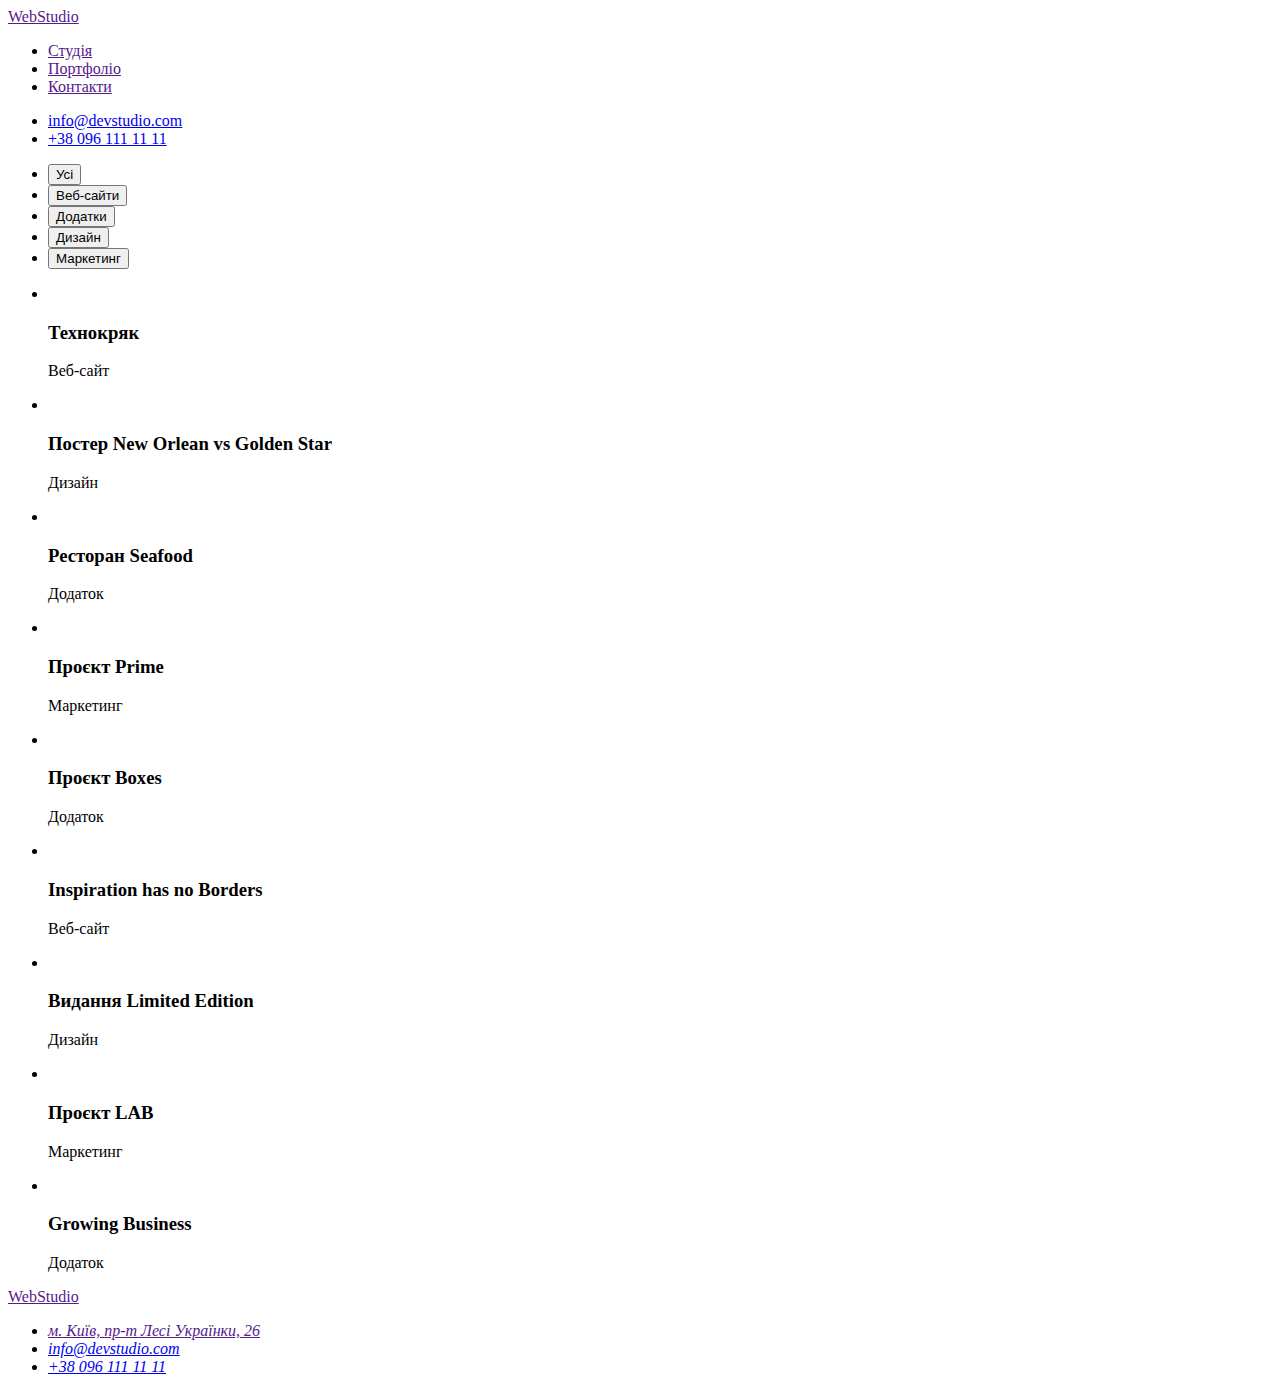
==== portfolio.html @ dece112a "first commit" ====
<!DOCTYPE html>
<html lang="en">
  <head>
    <meta charset="UTF-8" />
    <meta name="viewport" content="width=device-width, initial-scale=1.0" />
    <title>Document</title>
    <link
      rel="stylesheet"
      href="https://cdnjs.cloudflare.com/ajax/libs/modern-normalize/2.0.0/modern-normalize.min.css"
      integrity="sha512-4xo8blKMVCiXpTaLzQSLSw3KFOVPWhm/TRtuPVc4WG6kUgjH6J03IBuG7JZPkcWMxJ5huwaBpOpnwYElP/m6wg=="
      crossorigin="anonymous"
      referrerpolicy="no-referrer"
    />
  </head>
  <body>
    <header class="header">
      <a href="" class="logo">Web<span class="logo-header">Studio</span></a>

      <nav class="nav">
        <ul class="nav-list">
          <li class="nav-list-item">
            <a href="" class="nav-list-link">Студія</a>
          </li>
          <li class="nav-list-item">
            <a href="" class="nav-list-link">Портфоліо</a>
          </li>
          <li class="nav-list-item">
            <a href="" class="nav-list-link">Контакти</a>
          </li>
        </ul>
      </nav>
      <ul class="nav-list">
        <li class="nav-list-item">
          <a href="mailto:info@devstudio.com" class="nav-list-link"
            >info@devstudio.com</a
          >
        </li>
        <li class="nav-list-item">
          <a href="tel:+380961111111" class="nav-list-link"
            >+38 096 111 11 11</a
          >
        </li>
      </ul>
    </header>
    <main>
      <section class="portfolio">
        <ul class="filter-list">
          <li class="filter-list-item">
            <button class="filter-list-btn">Усі</button>
          </li>
          <li class="filter-list-item">
            <button class="filter-list-btn">Веб-сайти</button>
          </li>
          <li class="filter-list-item">
            <button class="filter-list-btn">Додатки</button>
          </li>
          <li class="filter-list-item">
            <button class="filter-list-btn">Дизайн</button>
          </li>
          <li class="filter-list-item">
            <button class="filter-list-btn">Маркетинг</button>
          </li>
        </ul>
        <ul class="portfolio-list">
          <li class="portfolio-list-item">
            <img src="img7.png" alt="" />
            <h3 class="portfolio-list-title">Технокряк</h3>
            <p class="portfolio-list-text">Веб-сайт</p>
          </li>
          <li class="portfolio-list-item">
            <img src="img8.png" alt="" />
            <h3 class="portfolio-list-title">
              Постер New Orlean vs Golden Star
            </h3>
            <p class="portfolio-list-text">Дизайн</p>
          </li>
          <li class="portfolio-list-item">
            <img src="img9.png" alt="" />
            <h3 class="portfolio-list-title">Ресторан Seafood</h3>
            <p class="portfolio-list-text">Додаток</p>
          </li>
          <li class="portfolio-list-item">
            <img src="img10.png" alt="" />
            <h3 class="portfolio-list-title">Проєкт Prime</h3>
            <p class="portfolio-list-text">Маркетинг</p>
          </li>
          <li class="portfolio-list-item">
            <img src="img11.png" alt="" />
            <h3 class="portfolio-list-title">Проєкт Boxes</h3>
            <p class="portfolio-list-text">Додаток</p>
          </li>
          <li class="portfolio-list-item">
            <img src="img12.png" alt="" />
            <h3 class="portfolio-list-title">Inspiration has no Borders</h3>
            <p class="portfolio-list-text">Веб-сайт</p>
          </li>
          <li class="portfolio-list-item">
            <img src="img13.png" alt="" />
            <h3 class="portfolio-list-title">Видання Limited Edition</h3>
            <p class="portfolio-list-text">Дизайн</p>
          </li>
          <li class="portfolio-list-item">
            <img src="img14.png" alt="" />
            <h3 class="portfolio-list-title">Проєкт LAB</h3>
            <p class="portfolio-list-text">Маркетинг</p>
          </li>
          <li class="portfolio-list-item">
            <img src="img15.png" alt="" />
            <h3 class="portfolio-list-title">Growing Business</h3>
            <p class="portfolio-list-text">Додаток</p>
          </li>
        </ul>
      </section>
    </main>
    <footer class="footer">
      <a href="" class="logo">Web<span class="logo-footer">Studio</span></a>
      <address class="address">
        <ul class="address-list">
          <li class="address-list-item">
            <a href="" class="address-list-link"
              >м. Київ, пр-т Лесі Українки, 26</a
            >
          </li>
          <li class="address-list-item">
            <a href="mailto:info@devstudio.com" class="address-list-link"
              >info@devstudio.com</a
            >
          </li>
          <li class="address-list-item">
            <a href="tel:+380961111111" class="address-list-link"
              >+38 096 111 11 11</a
            >
          </li>
        </ul>
      </address>
    </footer>
  </body>
</html>
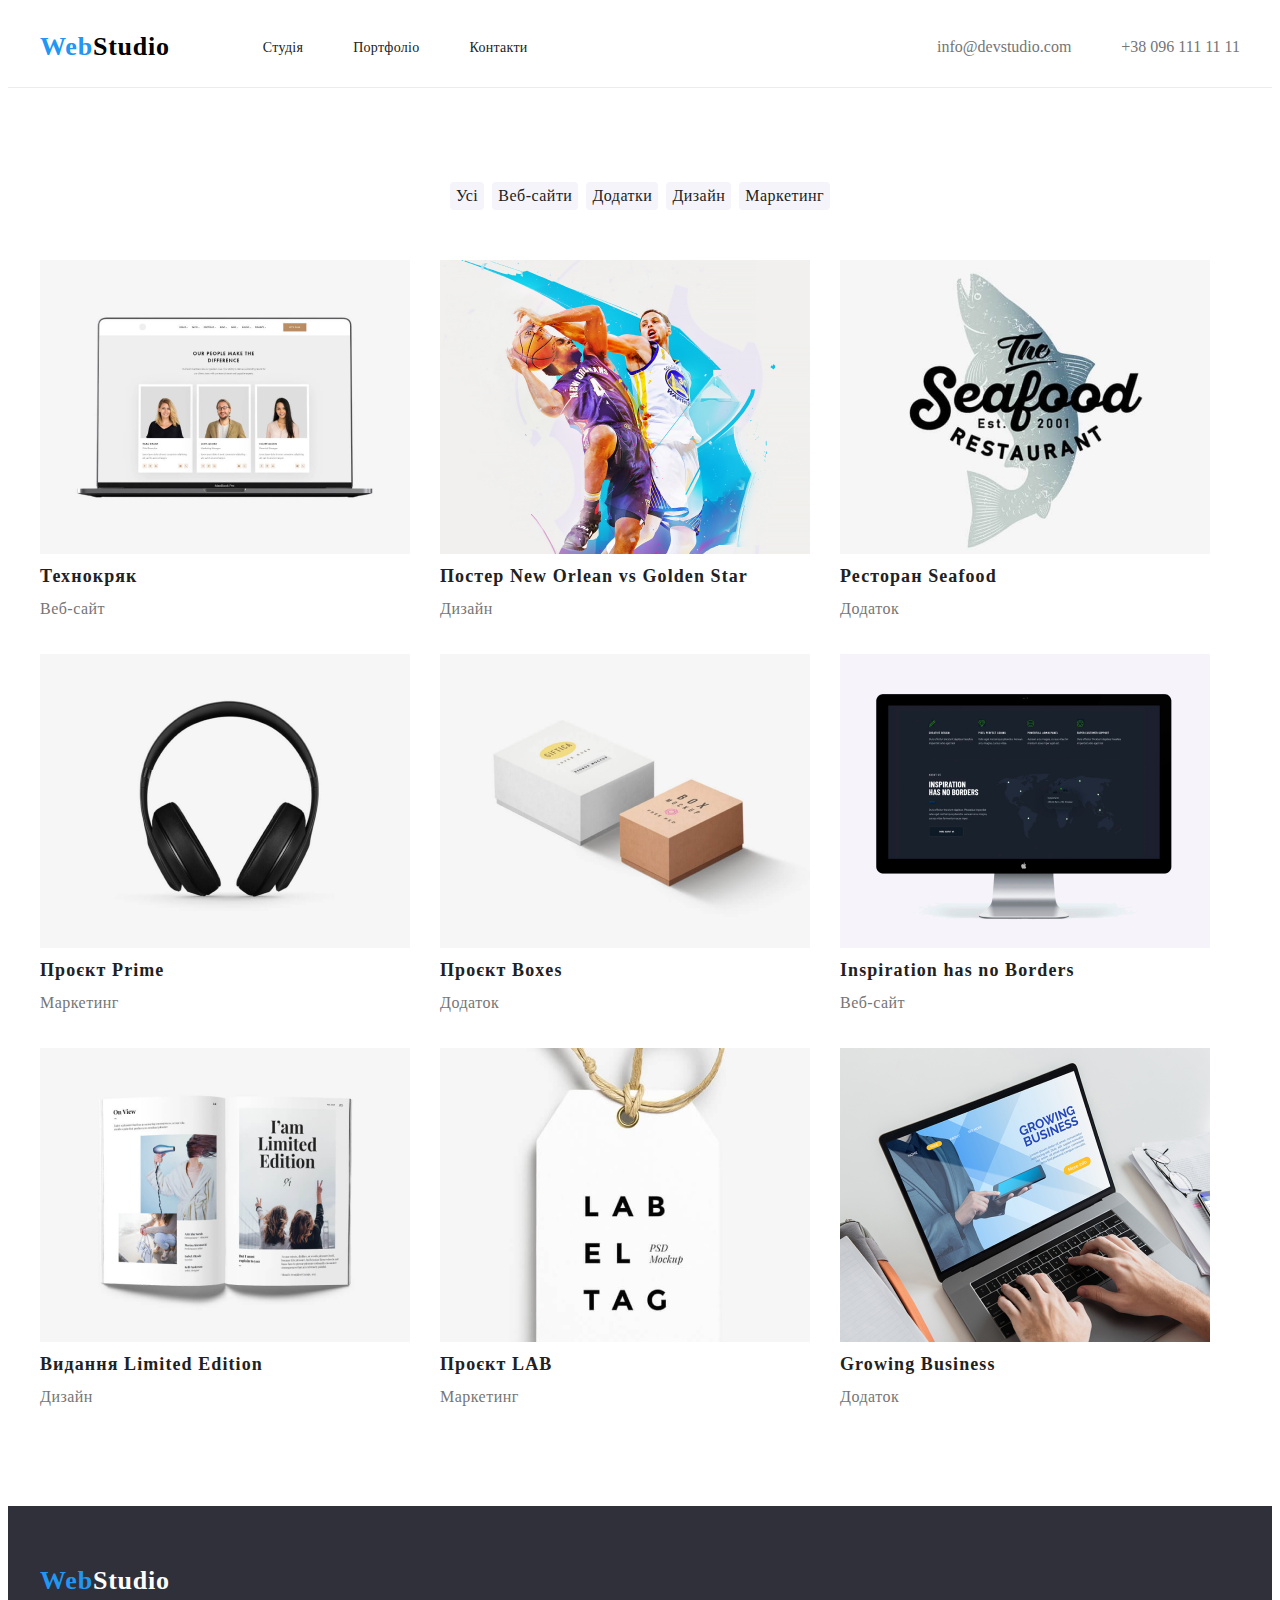
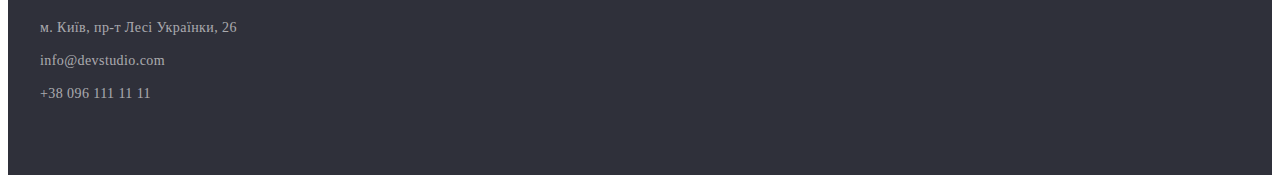
==== commit d5c3e902: "push" ====
--- a/portfolio.html
+++ b/portfolio.html
@@ -11,128 +11,141 @@
       crossorigin="anonymous"
       referrerpolicy="no-referrer"
     />
+    <link rel="preconnect" href="https://fonts.googleapis.com" />
+    <link rel="preconnect" href="https://fonts.gstatic.com" crossorigin />
+    <link
+      href="https://fonts.googleapis.com/css2?family=Raleway:ital,wght@0,100..900;1,100..900&family=Roboto+Serif:ital,opsz,wght@0,8..144,100..900;1,8..144,100..900&display=swap"
+    />
+    <link rel="stylesheet" href="./reset.css" />
+    <link rel="stylesheet" href="./style.css" />
   </head>
   <body>
     <header class="header">
-      <a href="" class="logo">Web<span class="logo-header">Studio</span></a>
+      <div class="container header-container">
+        <a href="" class="logo">Web<span class="logo-header">Studio</span></a>
 
-      <nav class="nav">
-        <ul class="nav-list">
-          <li class="nav-list-item">
-            <a href="" class="nav-list-link">Студія</a>
-          </li>
-          <li class="nav-list-item">
-            <a href="" class="nav-list-link">Портфоліо</a>
-          </li>
-          <li class="nav-list-item">
-            <a href="" class="nav-list-link">Контакти</a>
-          </li>
-        </ul>
-      </nav>
-      <ul class="nav-list">
-        <li class="nav-list-item">
-          <a href="mailto:info@devstudio.com" class="nav-list-link"
-            >info@devstudio.com</a
-          >
-        </li>
-        <li class="nav-list-item">
-          <a href="tel:+380961111111" class="nav-list-link"
-            >+38 096 111 11 11</a
-          >
-        </li>
-      </ul>
-    </header>
-    <main>
-      <section class="portfolio">
-        <ul class="filter-list">
-          <li class="filter-list-item">
-            <button class="filter-list-btn">Усі</button>
-          </li>
-          <li class="filter-list-item">
-            <button class="filter-list-btn">Веб-сайти</button>
-          </li>
-          <li class="filter-list-item">
-            <button class="filter-list-btn">Додатки</button>
-          </li>
-          <li class="filter-list-item">
-            <button class="filter-list-btn">Дизайн</button>
-          </li>
-          <li class="filter-list-item">
-            <button class="filter-list-btn">Маркетинг</button>
-          </li>
-        </ul>
-        <ul class="portfolio-list">
-          <li class="portfolio-list-item">
-            <img src="img7.png" alt="" />
-            <h3 class="portfolio-list-title">Технокряк</h3>
-            <p class="portfolio-list-text">Веб-сайт</p>
-          </li>
-          <li class="portfolio-list-item">
-            <img src="img8.png" alt="" />
-            <h3 class="portfolio-list-title">
-              Постер New Orlean vs Golden Star
-            </h3>
-            <p class="portfolio-list-text">Дизайн</p>
-          </li>
-          <li class="portfolio-list-item">
-            <img src="img9.png" alt="" />
-            <h3 class="portfolio-list-title">Ресторан Seafood</h3>
-            <p class="portfolio-list-text">Додаток</p>
-          </li>
-          <li class="portfolio-list-item">
-            <img src="img10.png" alt="" />
-            <h3 class="portfolio-list-title">Проєкт Prime</h3>
-            <p class="portfolio-list-text">Маркетинг</p>
-          </li>
-          <li class="portfolio-list-item">
-            <img src="img11.png" alt="" />
-            <h3 class="portfolio-list-title">Проєкт Boxes</h3>
-            <p class="portfolio-list-text">Додаток</p>
-          </li>
-          <li class="portfolio-list-item">
-            <img src="img12.png" alt="" />
-            <h3 class="portfolio-list-title">Inspiration has no Borders</h3>
-            <p class="portfolio-list-text">Веб-сайт</p>
-          </li>
-          <li class="portfolio-list-item">
-            <img src="img13.png" alt="" />
-            <h3 class="portfolio-list-title">Видання Limited Edition</h3>
-            <p class="portfolio-list-text">Дизайн</p>
-          </li>
-          <li class="portfolio-list-item">
-            <img src="img14.png" alt="" />
-            <h3 class="portfolio-list-title">Проєкт LAB</h3>
-            <p class="portfolio-list-text">Маркетинг</p>
-          </li>
-          <li class="portfolio-list-item">
-            <img src="img15.png" alt="" />
-            <h3 class="portfolio-list-title">Growing Business</h3>
-            <p class="portfolio-list-text">Додаток</p>
-          </li>
-        </ul>
-      </section>
-    </main>
-    <footer class="footer">
-      <a href="" class="logo">Web<span class="logo-footer">Studio</span></a>
-      <address class="address">
-        <ul class="address-list">
-          <li class="address-list-item">
-            <a href="" class="address-list-link"
-              >м. Київ, пр-т Лесі Українки, 26</a
-            >
-          </li>
-          <li class="address-list-item">
-            <a href="mailto:info@devstudio.com" class="address-list-link"
+        <nav class="nav">
+          <ul class="nav-list">
+            <li class="nav-list-item">
+              <a href="./index.html" class="nav-list-link">Студія</a>
+            </li>
+            <li class="nav-list-item">
+              <a href="" class="nav-list-link">Портфоліо</a>
+            </li>
+            <li class="nav-list-item">
+              <a href="" class="nav-list-link">Контакти</a>
+            </li>
+          </ul>
+        </nav>
+        <ul class="contact-list">
+          <li class="contact-list-item">
+            <a href="mailto:info@devstudio.com" class="contact-list-link"
               >info@devstudio.com</a
             >
           </li>
-          <li class="address-list-item">
-            <a href="tel:+380961111111" class="address-list-link"
+          <li class="contact-list-item">
+            <a href="tel:+380961111111" class="contact-list-link"
               >+38 096 111 11 11</a
             >
           </li>
         </ul>
-      </address>
+      </div>
+    </header>
+    <main>
+      <section class="portfolio">
+        <div class="container">
+          <ul class="filter-list">
+            <li class="filter-list-item">
+              <button class="filter-list-btn">Усі</button>
+            </li>
+            <li class="filter-list-item">
+              <button class="filter-list-btn">Веб-сайти</button>
+            </li>
+            <li class="filter-list-item">
+              <button class="filter-list-btn">Додатки</button>
+            </li>
+            <li class="filter-list-item">
+              <button class="filter-list-btn">Дизайн</button>
+            </li>
+            <li class="filter-list-item">
+              <button class="filter-list-btn">Маркетинг</button>
+            </li>
+          </ul>
+          <ul class="portfolio-list">
+            <li class="portfolio-list-item">
+              <img src="./photo3/photo1.png" alt="" />
+              <h3 class="portfolio-list-title">Технокряк</h3>
+              <p class="portfolio-list-text">Веб-сайт</p>
+            </li>
+            <li class="portfolio-list-item">
+              <img src="./photo3/photo2.png" alt="" />
+              <h3 class="portfolio-list-title">
+                Постер New Orlean vs Golden Star
+              </h3>
+              <p class="portfolio-list-text">Дизайн</p>
+            </li>
+            <li class="portfolio-list-item">
+              <img src="./photo3/photo3.png" alt="" />
+              <h3 class="portfolio-list-title">Ресторан Seafood</h3>
+              <p class="portfolio-list-text">Додаток</p>
+            </li>
+            <li class="portfolio-list-item">
+              <img src="./photo3/photo4.png" alt="" />
+              <h3 class="portfolio-list-title">Проєкт Prime</h3>
+              <p class="portfolio-list-text">Маркетинг</p>
+            </li>
+            <li class="portfolio-list-item">
+              <img src="./photo3/photo5.png" alt="" />
+              <h3 class="portfolio-list-title">Проєкт Boxes</h3>
+              <p class="portfolio-list-text">Додаток</p>
+            </li>
+            <li class="portfolio-list-item">
+              <img src="./photo3/photo6.png" alt="" />
+              <h3 class="portfolio-list-title">Inspiration has no Borders</h3>
+              <p class="portfolio-list-text">Веб-сайт</p>
+            </li>
+            <li class="portfolio-list-item">
+              <img src="./photo3/photo7.png" alt="" />
+              <h3 class="portfolio-list-title">Видання Limited Edition</h3>
+              <p class="portfolio-list-text">Дизайн</p>
+            </li>
+            <li class="portfolio-list-item">
+              <img src="./photo3/photo8.png" alt="" />
+              <h3 class="portfolio-list-title">Проєкт LAB</h3>
+              <p class="portfolio-list-text">Маркетинг</p>
+            </li>
+            <li class="portfolio-list-item">
+              <img src="./photo3/photo9.png" alt="" />
+              <h3 class="portfolio-list-title">Growing Business</h3>
+              <p class="portfolio-list-text">Додаток</p>
+            </li>
+          </ul>
+        </div>
+      </section>
+    </main>
+    <footer class="footer">
+      <div class="container">
+        <a href="" class="logo">Web<span class="logo-footer">Studio</span></a>
+        <address class="address">
+          <ul class="address-list">
+            <li class="address-list-item">
+              <a href="" class="address-list-link"
+                >м. Київ, пр-т Лесі Українки, 26</a
+              >
+            </li>
+            <li class="address-list-item">
+              <a href="mailto:info@devstudio.com" class="address-list-link"
+                >info@devstudio.com</a
+              >
+            </li>
+            <li class="address-list-item">
+              <a href="tel:+380961111111" class="address-list-link"
+                >+38 096 111 11 11</a
+              >
+            </li>
+          </ul>
+        </address>
+      </div>
     </footer>
   </body>
 </html>
--- a/style.css
+++ b/style.css
@@ -0,0 +1,252 @@
+.nav-list-link {
+  font-family: Roboto;
+  font-size: 14px;
+  font-weight: 500;
+  line-height: 16.41px;
+  letter-spacing: 0.02em;
+  text-align: left;
+  color: #212121;
+}
+
+.contact-list-link {
+  color: #757575;
+}
+.hero-title {
+  font-family: Roboto;
+  font-size: 44px;
+  font-weight: 900;
+  line-height: 60px;
+  letter-spacing: 0.06em;
+  text-align: center;
+  color: #ffffff;
+  text-transform: uppercase;
+  max-width: 696px;
+  margin: 0 auto;
+}
+.hero-btn {
+  width: 216px;
+  height: 50px;
+  border-radius: 4px;
+  background-color: #2196f3;
+  color: #ffffff;
+  font-family: Roboto;
+  font-size: 16px;
+  font-weight: 700;
+  line-height: 30px;
+  letter-spacing: 0.06em;
+  text-align: center;
+  margin: 0 auto;
+  display: block;
+  margin-top: 30px;
+}
+.hero {
+  padding-top: 200px;
+  padding-bottom: 200px;
+}
+
+.features-list-title {
+  font-family: Roboto;
+  font-size: 14px;
+  font-weight: 700;
+  line-height: 16.41px;
+  letter-spacing: 0.03em;
+  text-align: left;
+  color: #212121;
+}
+.features-list-text {
+  font-family: Roboto;
+  font-size: 14px;
+  font-weight: 400;
+  line-height: 24px;
+  letter-spacing: 0.03em;
+  text-align: left;
+  color: #757575;
+  margin-top: 10px;
+}
+.features {
+  padding-top: 94px;
+  padding-bottom: 94px;
+}
+.work-title {
+  font-family: Roboto;
+  font-size: 36px;
+  font-weight: 700;
+  line-height: 42.19px;
+  letter-spacing: 0.03em;
+  text-align: center;
+  color: #212121;
+  margin-bottom: 50px;
+}
+.work {
+  padding-bottom: 94px;
+}
+.team-title {
+  font-family: Roboto;
+  font-size: 36px;
+  font-weight: 700;
+  line-height: 42.19px;
+  letter-spacing: 0.03em;
+  text-align: center;
+  color: #212121;
+  margin-bottom: 50px;
+}
+.team-list-title {
+  font-family: Roboto;
+  font-size: 16px;
+  font-weight: 500;
+  line-height: 18.75px;
+  letter-spacing: 0.03em;
+  text-align: center;
+  color: #212121;
+}
+.team-list-text {
+  font-family: Roboto;
+  font-size: 16px;
+  font-weight: 400;
+  line-height: 18.75px;
+  letter-spacing: 0.03em;
+  text-align: center;
+  color: #757575;
+  margin-top: 10px;
+}
+.team {
+  padding-top: 94px;
+  padding-bottom: 94px;
+  background-color: #f5f4fa;
+}
+.address-list-link {
+  font-family: Roboto;
+  font-size: 14px;
+  font-weight: 400;
+  line-height: 24px;
+  letter-spacing: 0.03em;
+  text-align: left;
+  color: #ffffff99;
+}
+.address-list-item {
+  margin-bottom: 9px;
+}
+.address {
+  margin-top: 20px;
+}
+.location-link {
+  color: #ffffff;
+}
+.footer {
+  background-color: #2f303a;
+  padding-top: 60px;
+  padding-bottom: 60px;
+}
+.filter-list-btn {
+  border-radius: 4px;
+  background-color: #f5f4fa;
+  font-family: Roboto;
+  font-size: 16px;
+  font-weight: 500;
+  line-height: 26px;
+  letter-spacing: 0.03em;
+  text-align: center;
+  color: #212121;
+}
+.portfolio-list-title {
+  font-family: Roboto;
+  font-size: 18px;
+  font-weight: 700;
+  line-height: 36px;
+  letter-spacing: 0.06em;
+  text-align: left;
+  color: #212121;
+}
+.portfolio-list-text {
+  font-family: Roboto;
+  font-size: 16px;
+  font-weight: 400;
+  line-height: 30px;
+  letter-spacing: 0.03em;
+  text-align: left;
+  color: #757575;
+}
+.portfolio {
+  padding-top: 94px;
+  padding-bottom: 94px;
+}
+.filter-list {
+  margin-bottom: 50px;
+}
+.logo {
+  font-family: Raleway;
+  font-size: 26px;
+  font-weight: 700;
+  line-height: 30.52px;
+  letter-spacing: 0.03em;
+  text-align: left;
+  color: #2196f3;
+}
+.logo-header {
+  color: #000000;
+}
+.logo-footer {
+  color: #ffffff;
+}
+.container {
+  width: 1200px;
+  padding-left: 15px;
+  padding-right: 15px;
+  margin: 0 auto;
+}
+.hero {
+  background-color: #2f303a;
+}
+.header-container {
+  display: flex;
+  gap: 93px;
+  align-items: center;
+}
+.nav-list,
+.contact-list {
+  display: flex;
+  gap: 50px;
+}
+.header {
+  padding-top: 24px;
+  padding-bottom: 24px;
+}
+.contact-list {
+  margin-left: auto;
+}
+.features-list {
+  display: flex;
+  gap: 30px;
+}
+.work-list {
+  display: flex;
+  gap: 30px;
+}
+.team-list {
+  display: flex;
+  gap: 30px;
+}
+.team-list-item {
+  background-color: #ffffff;
+}
+.team-list-text {
+  margin-top: 10px;
+}
+.portfolio-list-text-wrap {
+  padding: 30px 0;
+}
+.filter-list {
+  display: flex;
+  gap: 8px;
+  justify-content: center;
+}
+.portfolio {
+}
+.header {
+  border-bottom: 1px solid#ECECEC;
+}
+.portfolio-list {
+  display: flex;
+  flex-wrap: wrap;
+  gap: 30px;
+}
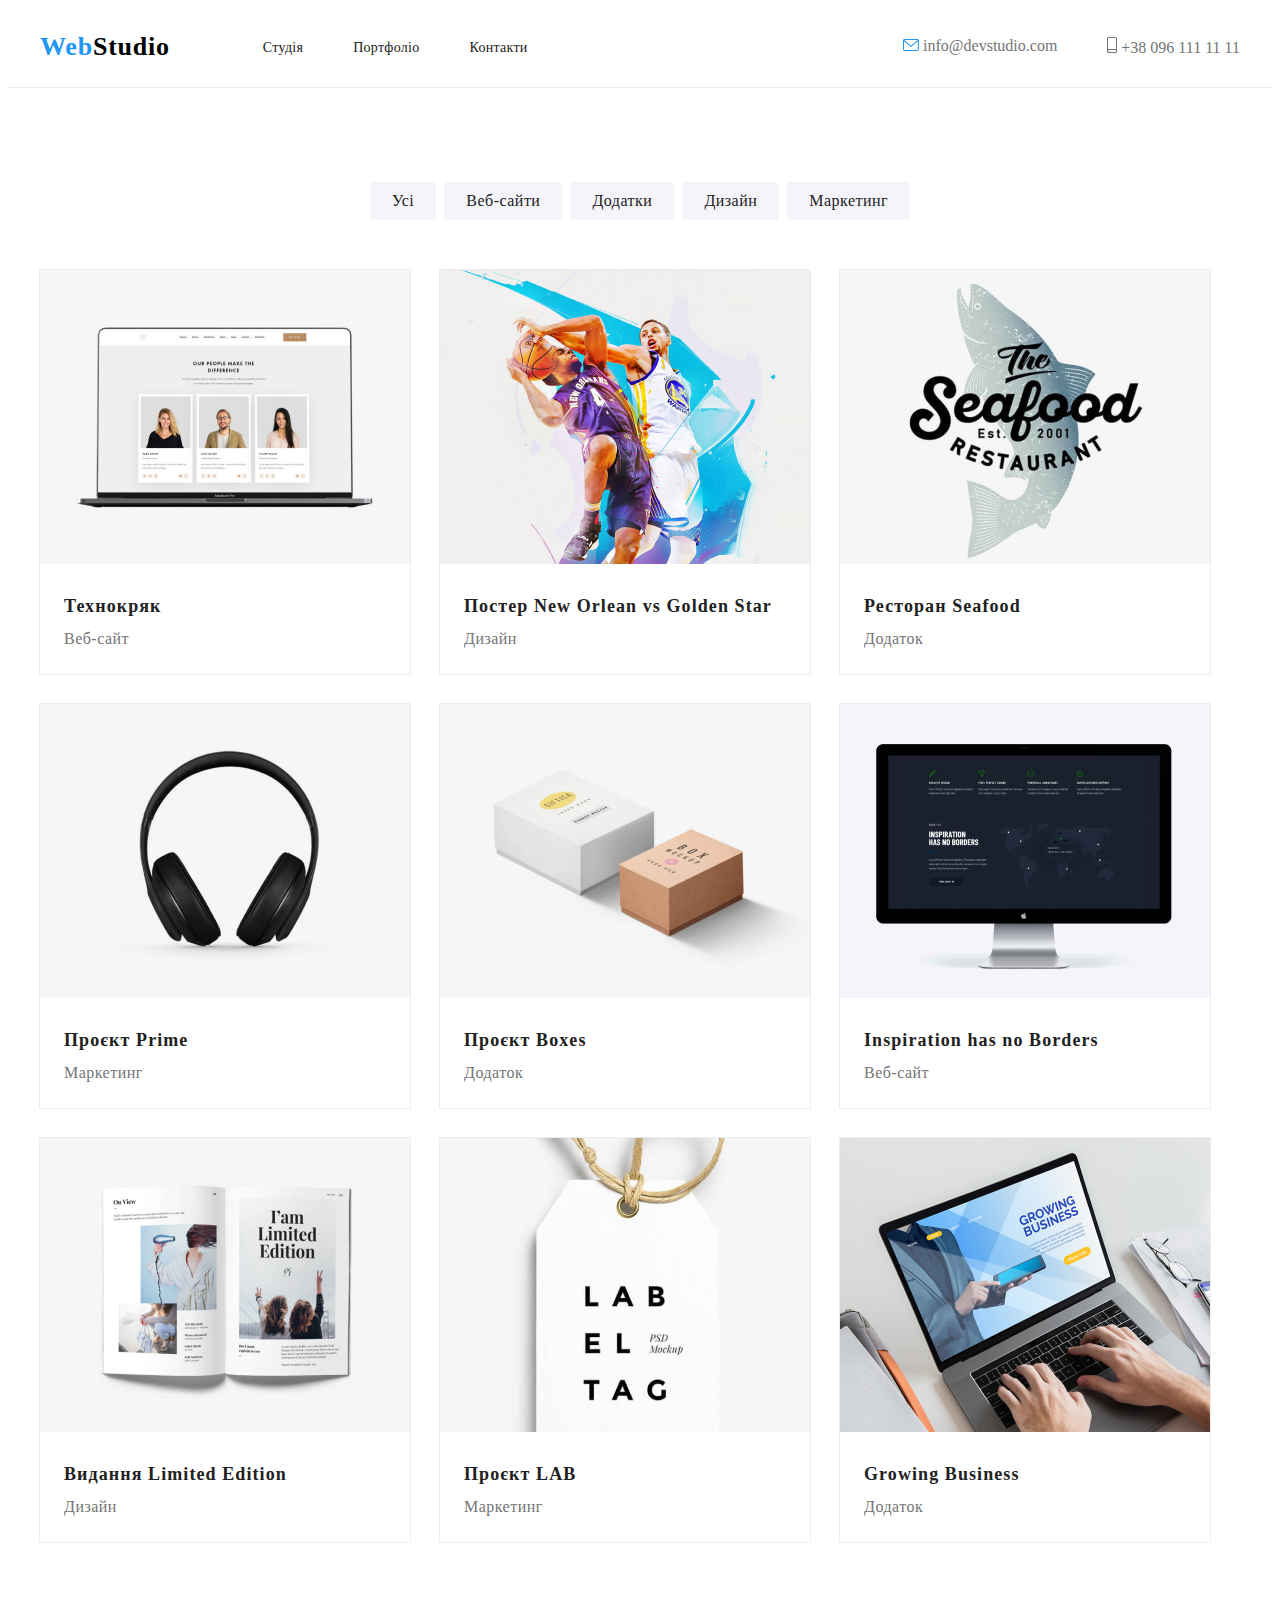
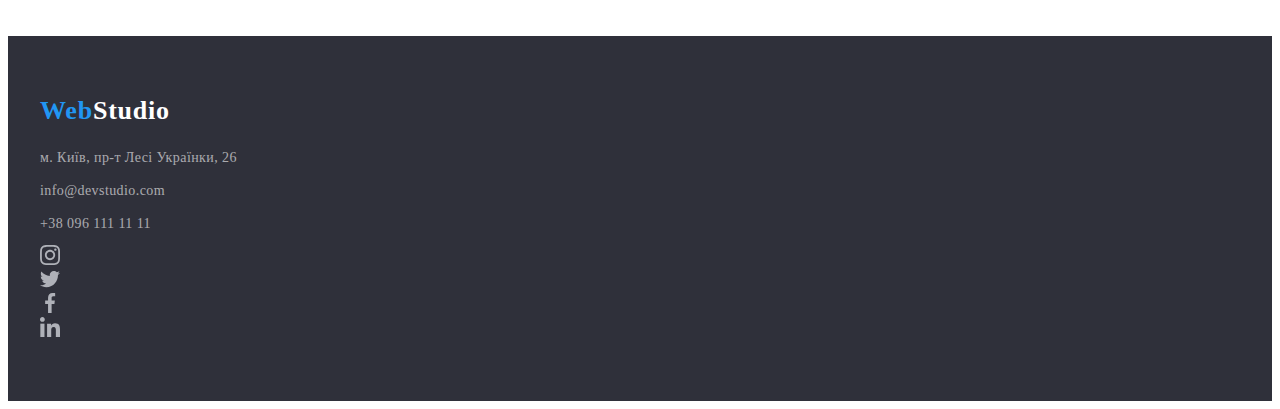
==== commit a4b48b29: "push" ====
--- a/portfolio.html
+++ b/portfolio.html
@@ -40,12 +40,18 @@
         <ul class="contact-list">
           <li class="contact-list-item">
             <a href="mailto:info@devstudio.com" class="contact-list-link"
-              >info@devstudio.com</a
+              ><svg width="16" height="12">
+                <use href="./symbol-defs.svg#icon-envelope"></use>
+              </svg>
+              info@devstudio.com</a
             >
           </li>
           <li class="contact-list-item">
             <a href="tel:+380961111111" class="contact-list-link"
-              >+38 096 111 11 11</a
+              ><svg width="10" height="16">
+                <use href="./symbol-defs.svg#icon-smartphone"></use>
+              </svg>
+              +38 096 111 11 11</a
             >
           </li>
         </ul>
@@ -74,50 +80,68 @@
           <ul class="portfolio-list">
             <li class="portfolio-list-item">
               <img src="./photo3/photo1.png" alt="" />
-              <h3 class="portfolio-list-title">Технокряк</h3>
-              <p class="portfolio-list-text">Веб-сайт</p>
+              <div class="portfolio-list-text-wrap">
+                <h3 class="portfolio-list-title">Технокряк</h3>
+                <p class="portfolio-list-text">Веб-сайт</p>
+              </div>
             </li>
             <li class="portfolio-list-item">
               <img src="./photo3/photo2.png" alt="" />
-              <h3 class="portfolio-list-title">
-                Постер New Orlean vs Golden Star
-              </h3>
-              <p class="portfolio-list-text">Дизайн</p>
+              <div class="portfolio-list-text-wrap">
+                <h3 class="portfolio-list-title">
+                  Постер New Orlean vs Golden Star
+                </h3>
+                <p class="portfolio-list-text">Дизайн</p>
+              </div>
             </li>
             <li class="portfolio-list-item">
               <img src="./photo3/photo3.png" alt="" />
-              <h3 class="portfolio-list-title">Ресторан Seafood</h3>
-              <p class="portfolio-list-text">Додаток</p>
+              <div class="portfolio-list-text-wrap">
+                <h3 class="portfolio-list-title">Ресторан Seafood</h3>
+                <p class="portfolio-list-text">Додаток</p>
+              </div>
             </li>
             <li class="portfolio-list-item">
               <img src="./photo3/photo4.png" alt="" />
-              <h3 class="portfolio-list-title">Проєкт Prime</h3>
-              <p class="portfolio-list-text">Маркетинг</p>
+              <div class="portfolio-list-text-wrap">
+                <h3 class="portfolio-list-title">Проєкт Prime</h3>
+                <p class="portfolio-list-text">Маркетинг</p>
+              </div>
             </li>
             <li class="portfolio-list-item">
               <img src="./photo3/photo5.png" alt="" />
-              <h3 class="portfolio-list-title">Проєкт Boxes</h3>
-              <p class="portfolio-list-text">Додаток</p>
+              <div class="portfolio-list-text-wrap">
+                <h3 class="portfolio-list-title">Проєкт Boxes</h3>
+                <p class="portfolio-list-text">Додаток</p>
+              </div>
             </li>
             <li class="portfolio-list-item">
               <img src="./photo3/photo6.png" alt="" />
-              <h3 class="portfolio-list-title">Inspiration has no Borders</h3>
-              <p class="portfolio-list-text">Веб-сайт</p>
+              <div class="portfolio-list-text-wrap">
+                <h3 class="portfolio-list-title">Inspiration has no Borders</h3>
+                <p class="portfolio-list-text">Веб-сайт</p>
+              </div>
             </li>
             <li class="portfolio-list-item">
               <img src="./photo3/photo7.png" alt="" />
-              <h3 class="portfolio-list-title">Видання Limited Edition</h3>
-              <p class="portfolio-list-text">Дизайн</p>
+              <div class="portfolio-list-text-wrap">
+                <h3 class="portfolio-list-title">Видання Limited Edition</h3>
+                <p class="portfolio-list-text">Дизайн</p>
+              </div>
             </li>
             <li class="portfolio-list-item">
               <img src="./photo3/photo8.png" alt="" />
-              <h3 class="portfolio-list-title">Проєкт LAB</h3>
-              <p class="portfolio-list-text">Маркетинг</p>
+              <div class="portfolio-list-text-wrap">
+                <h3 class="portfolio-list-title">Проєкт LAB</h3>
+                <p class="portfolio-list-text">Маркетинг</p>
+              </div>
             </li>
             <li class="portfolio-list-item">
               <img src="./photo3/photo9.png" alt="" />
-              <h3 class="portfolio-list-title">Growing Business</h3>
-              <p class="portfolio-list-text">Додаток</p>
+              <div class="portfolio-list-text-wrap">
+                <h3 class="portfolio-list-title">Growing Business</h3>
+                <p class="portfolio-list-text">Додаток</p>
+              </div>
             </li>
           </ul>
         </div>
@@ -145,6 +169,36 @@
             </li>
           </ul>
         </address>
+        <ul>
+          <li>
+            <a href="">
+              <svg width="20" height="20">
+                <use href="./symbol-defs.svg#icon-instagram-2"></use>
+              </svg>
+            </a>
+          </li>
+          <li>
+            <a href="">
+              <svg width="20" height="20">
+                <use href="./symbol-defs.svg#icon-twitter-1"></use>
+              </svg>
+            </a>
+          </li>
+          <li>
+            <a href="">
+              <svg width="20" height="20">
+                <use href="./symbol-defs.svg#icon-facebook-1"></use>
+              </svg>
+            </a>
+          </li>
+          <li>
+            <a href="">
+              <svg width="20" height="20">
+                <use href="./symbol-defs.svg#icon-linkedin-1"></use>
+              </svg>
+            </a>
+          </li>
+        </ul>
       </div>
     </footer>
   </body>
--- a/style.css
+++ b/style.css
@@ -250,3 +250,20 @@
   flex-wrap: wrap;
   gap: 30px;
 }
+.portfolio-list-item {
+  outline: 1px solid #eeeeee;
+}
+.portfolio-list-text-wrap {
+  padding: 20px 24px;
+}
+.filter-list-btn {
+  padding: 6px 22px;
+}
+.filter-list-btn:hover {
+  background-color: #2196f3;
+  color: #ffffff;
+}
+.nav-list-link:hover,
+.contact-list-link:hover {
+  color: #2196f3;
+}
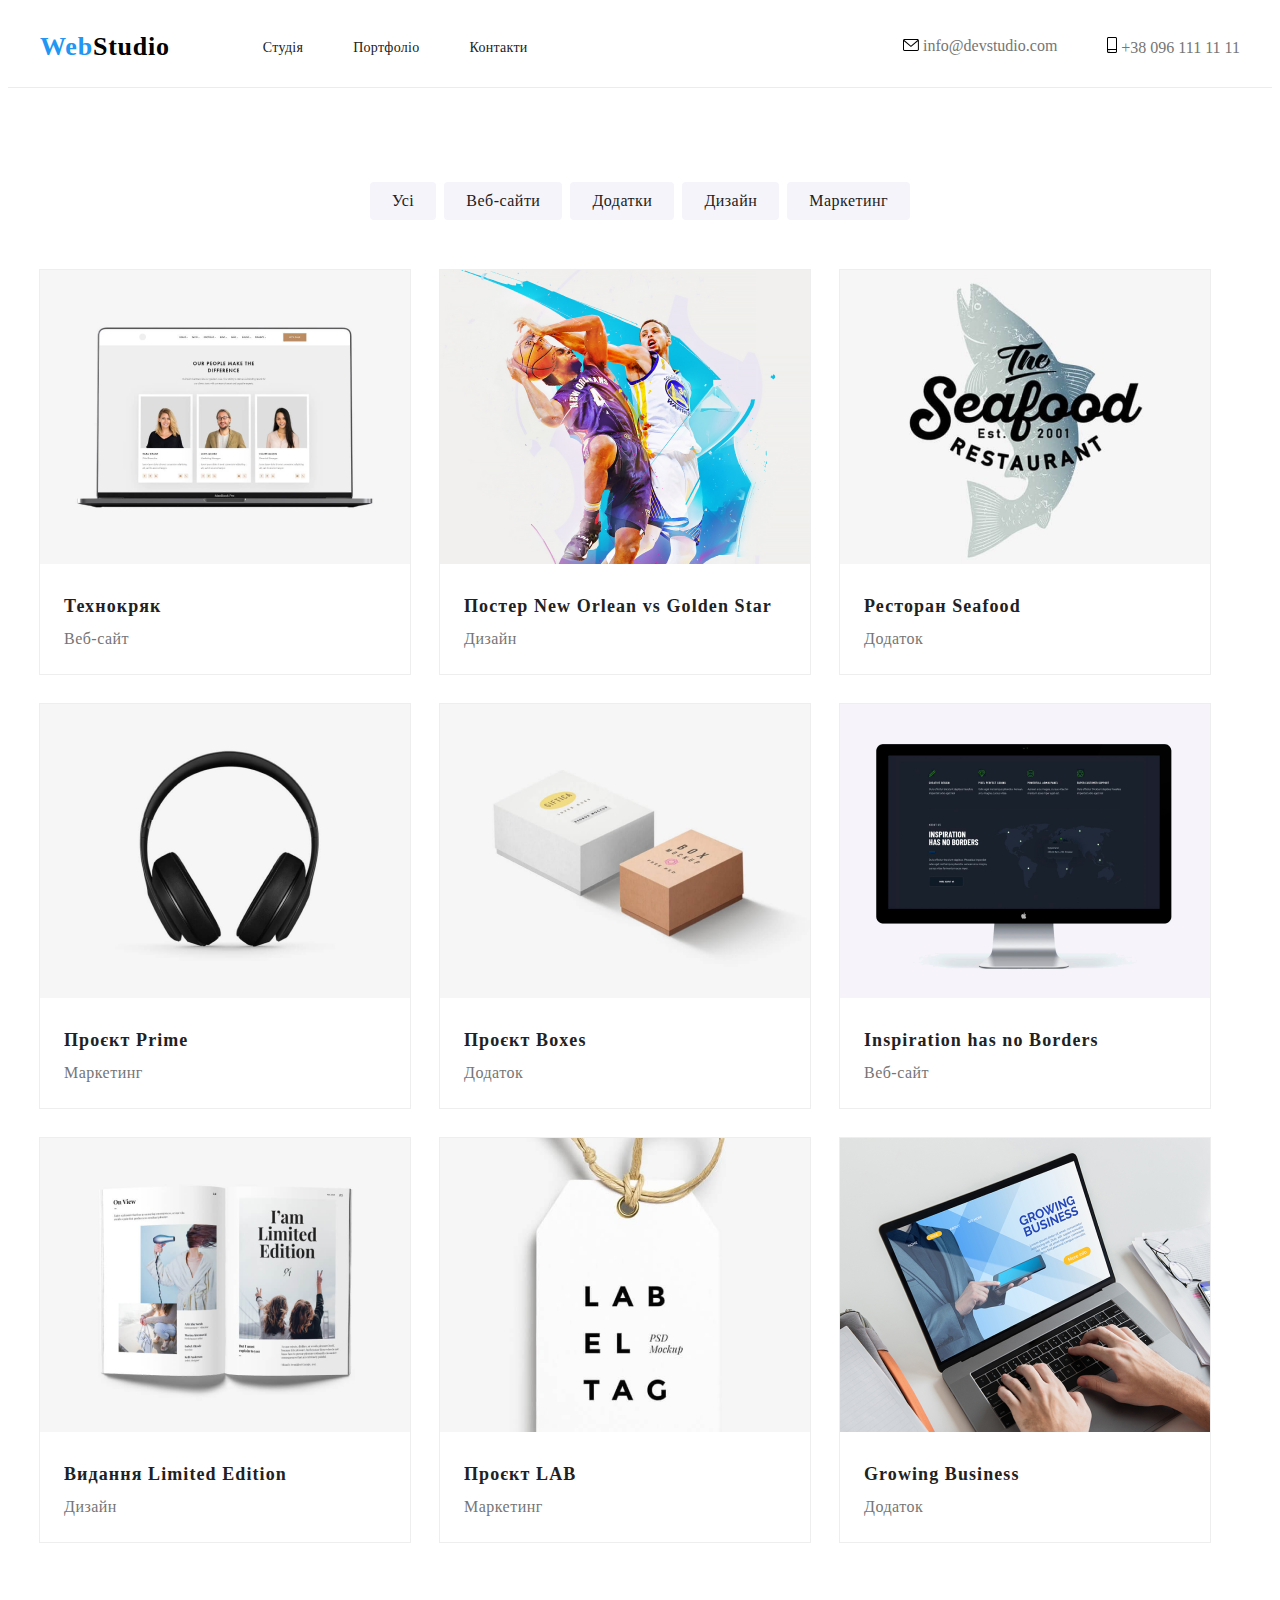
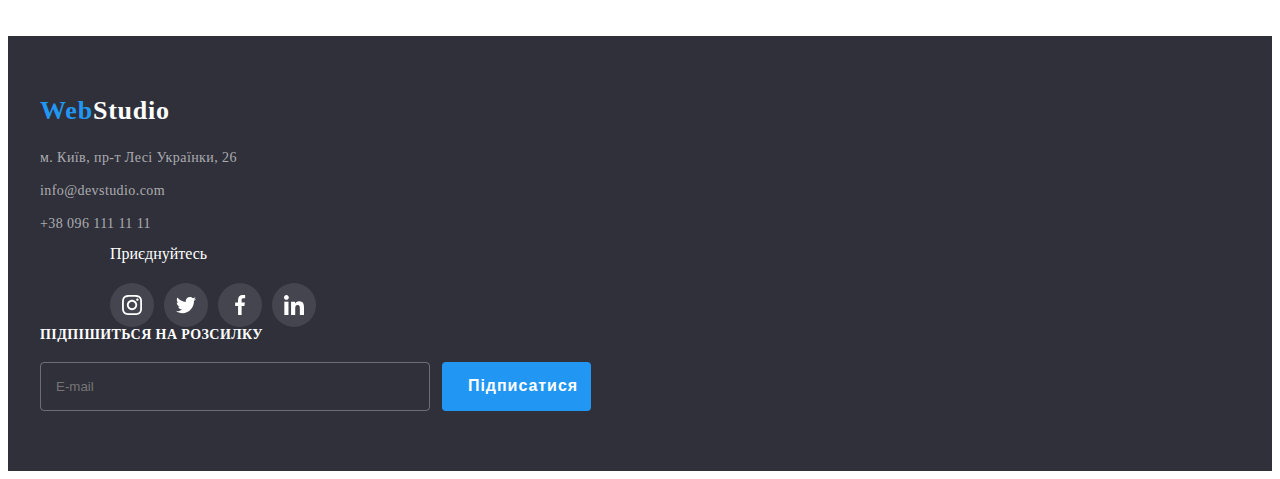
==== commit 48ad45d4: "push" ====
--- a/portfolio.html
+++ b/portfolio.html
@@ -169,36 +169,46 @@
             </li>
           </ul>
         </address>
-        <ul>
-          <li>
-            <a href="">
-              <svg width="20" height="20">
-                <use href="./symbol-defs.svg#icon-instagram-2"></use>
-              </svg>
-            </a>
-          </li>
-          <li>
-            <a href="">
-              <svg width="20" height="20">
-                <use href="./symbol-defs.svg#icon-twitter-1"></use>
-              </svg>
-            </a>
-          </li>
-          <li>
-            <a href="">
-              <svg width="20" height="20">
-                <use href="./symbol-defs.svg#icon-facebook-1"></use>
-              </svg>
-            </a>
-          </li>
-          <li>
-            <a href="">
-              <svg width="20" height="20">
-                <use href="./symbol-defs.svg#icon-linkedin-1"></use>
-              </svg>
-            </a>
-          </li>
-        </ul>
+        <div>
+          <p class="social-list-text">Приєднуйтесь</p>
+          <ul class="social-list-footer">
+            <li>
+              <a href="" class="social-list-footer-link">
+                <svg width="20" height="20" class="social-list-svg-footer">
+                  <use href="./symbol-defs.svg#icon-instagram-2"></use>
+                </svg>
+              </a>
+            </li>
+            <li>
+              <a href="" class="social-list-footer-link">
+                <svg width="20" height="20" class="social-list-svg-footer">
+                  <use href="./symbol-defs.svg#icon-twitter-1"></use>
+                </svg>
+              </a>
+            </li>
+            <li>
+              <a href="" class="social-list-footer-link">
+                <svg width="20" height="20" class="social-list-svg-footer">
+                  <use href="./symbol-defs.svg#icon-facebook-1"></use>
+                </svg>
+              </a>
+            </li>
+            <li>
+              <a href="" class="social-list-footer-link">
+                <svg width="20" height="20" class="social-list-svg-footer">
+                  <use href="./symbol-defs.svg#icon-linkedin-1"></use>
+                </svg>
+              </a>
+            </li>
+          </ul>
+          <div class="footer-form-div">
+            <div class="footer-form-div2">
+            <h6 class="footer-form-title">Підпішиться на розсилку</h6>
+            <form class="footer-form">
+              <input class="footer-form-input" type="email" name="user-email" placeholder="E-mail">
+              <button class="footer-form-bth" type="submit">Підписатися</button>
+            </form>
+          </div>
       </div>
     </footer>
   </body>
--- a/style.css
+++ b/style.css
@@ -267,3 +267,122 @@
 .contact-list-link:hover {
   color: #2196f3;
 }
+.social-list {
+  display: flex;
+  gap: 10px;
+  justify-content: center;
+  margin-top: 16px;
+  padding-bottom: 30px;
+}
+.social-list-link {
+  width: 44px;
+  height: 44px;
+  display: flex;
+  align-items: center;
+  justify-content: center;
+  border-radius: 50%;
+  color: rgba(175, 177, 184);
+  transition: 250ms cubic-bezier(0.4, 0, 0.2, 1);
+}
+.social-list-svg {
+  fill: currentColor;
+}
+.social-list-link:hover {
+  background-color: #2196f3;
+  color: #ffffff;
+}
+.social-list-footer {
+  display: flex;
+  align-content: center;
+  gap: 10px;
+
+  padding-left: 70px;
+  padding-top: 20px;
+}
+.footer-container {
+  display: flex;
+}
+.social-list-text {
+  padding-left: 70px;
+  color: #ffffff;
+}
+.social-list-svg-footer {
+  fill: currentColor;
+}
+.social-list-footer-link:hover {
+  background-color: #2196f3;
+  color: #ffffff;
+}
+.social-list-footer-link {
+  width: 44px;
+  height: 44px;
+  display: flex;
+  align-items: center;
+  justify-content: center;
+  border-radius: 50%;
+  background-color: rgba(255, 255, 255, 0.1);
+  transition: 250ms cubic-bezier(0.4, 0, 0.2, 1);
+  color: #ffffff;
+}
+.address-list {
+  margin: 0;
+  padding: 0;
+  list-style: none;
+}
+.footer-form-title {
+  font-size: 14px;
+  font-weight: 700;
+  line-height: 1.1;
+  letter-spacing: 0.03em;
+  text-transform: uppercase;
+  margin-bottom: 20px;
+  color: #ffffff;
+}
+.footer-form {
+  display: flex;
+  gap: 12px;
+}
+.footer-form-input {
+  outline: none;
+  background-color: inherit;
+  border: 1px solid rgba(255, 255, 255, 0.3);
+  border-radius: 4px;
+  padding: 15px;
+  width: 358px;
+  color: #ffffff;
+}
+.footer-form-bth {
+  font-size: 16px;
+  font-weight: 700;
+  line-height: 1.8;
+  letter-spacing: 0.06em;
+  text-align: center;
+  color: #ffffff;
+  background-color: #2196f3;
+  padding: 10px 13px 10px 26px;
+  display: flex;
+  align-items: center;
+  gap: 10px;
+  border-radius: 4px;
+}
+.client-list-item {
+  display: flex;
+  justify-content: center;
+  gap: 30px;
+}
+.client-list-title {
+  padding-top: 94px;
+  font-size: 29px;
+  font-weight: 42px;
+  display: flex;
+  justify-content: center;
+}
+.client-list {
+  padding-top: 186px;
+  padding-bottom: 94px;
+}
+.client-list-item-wrap {
+  width: 170px;
+  height: 92;
+  border: #afb1b8;
+}
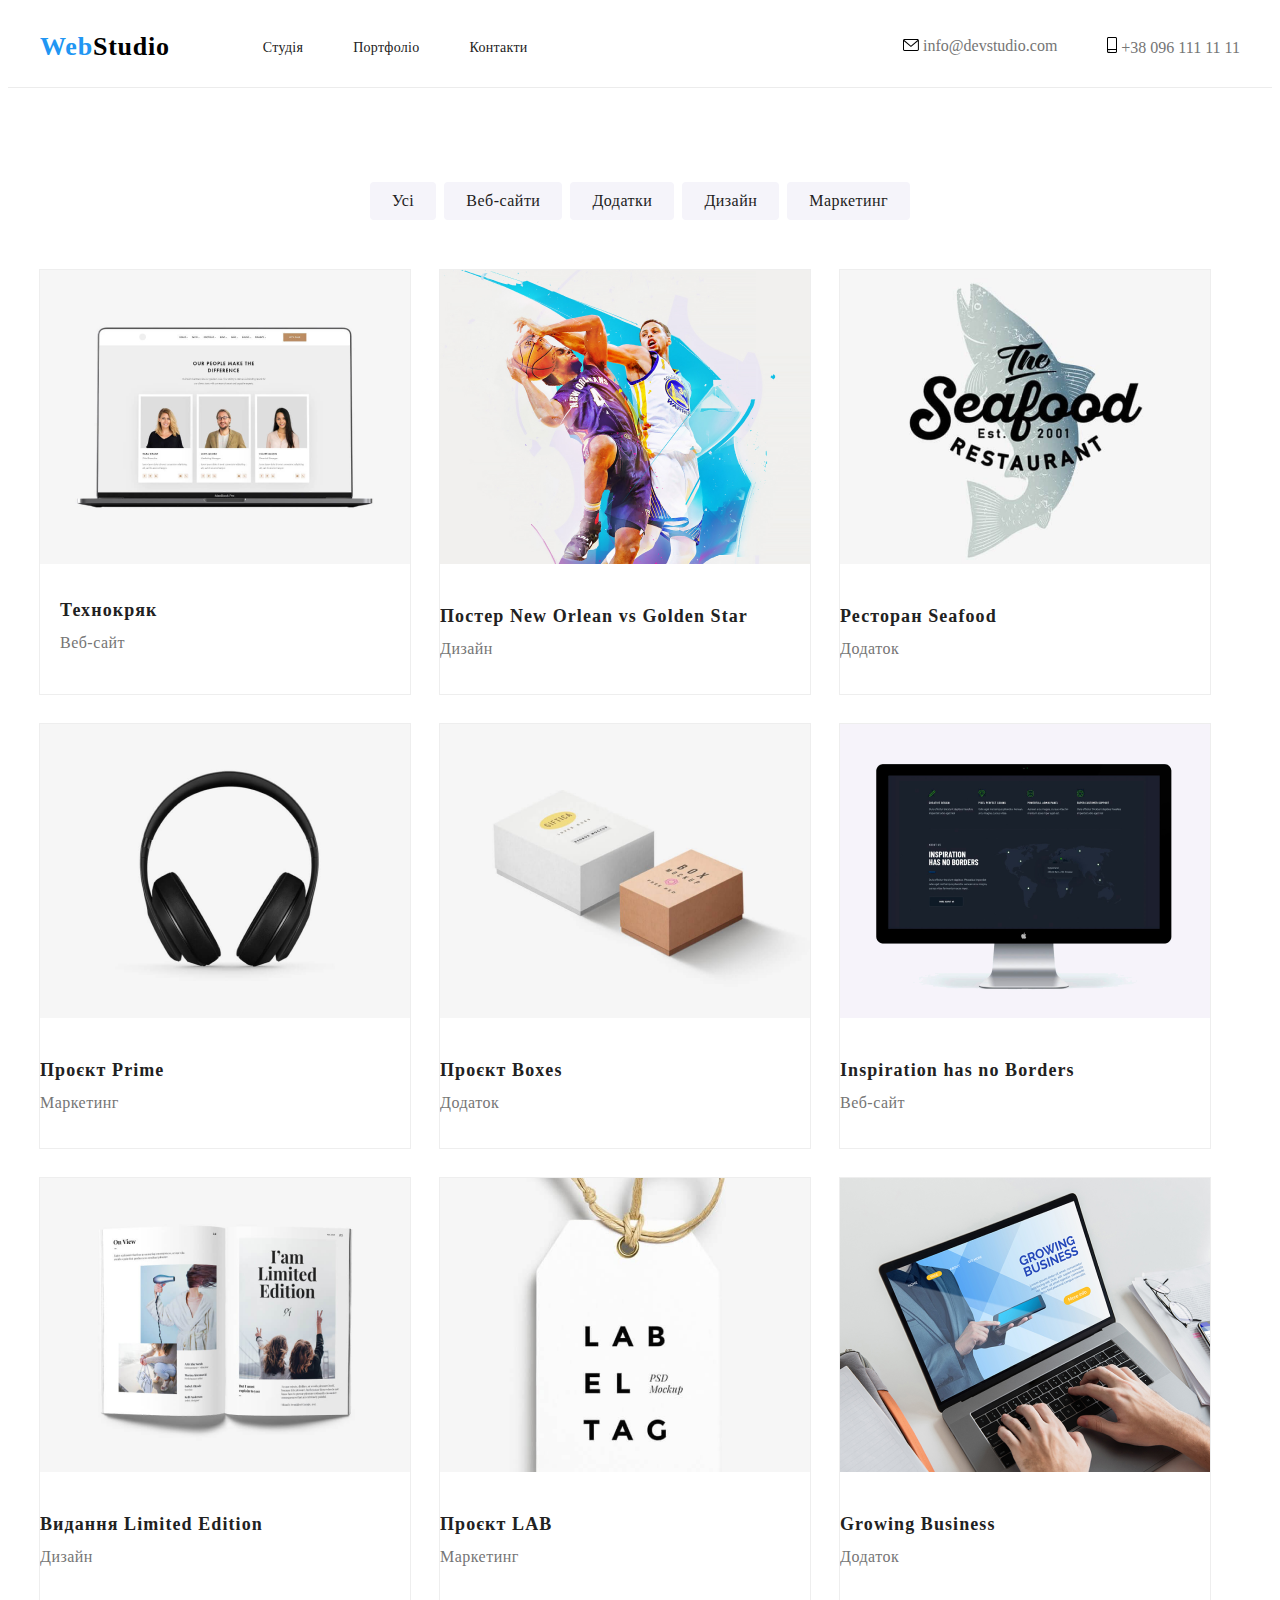
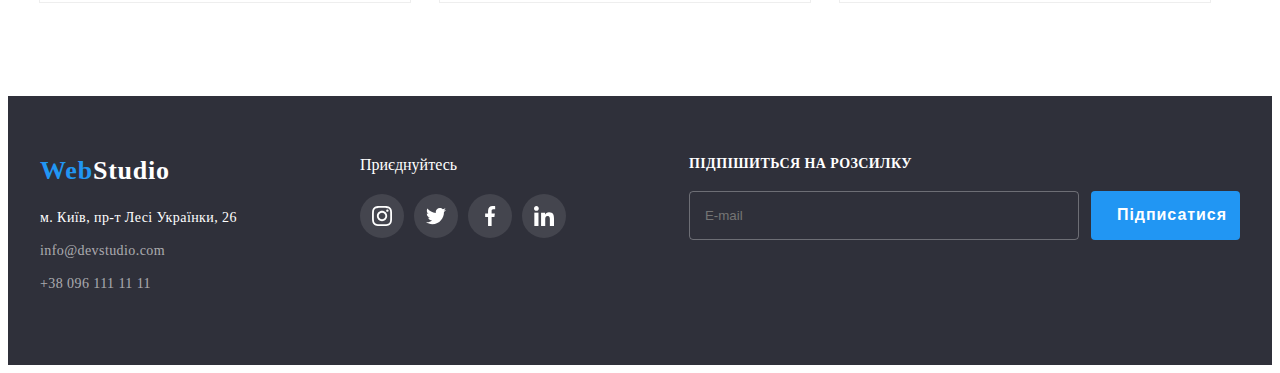
==== commit 368fa0d8: "push" ====
--- a/portfolio.html
+++ b/portfolio.html
@@ -79,11 +79,17 @@
           </ul>
           <ul class="portfolio-list">
             <li class="portfolio-list-item">
+              <a href="" class="portfolio-list-img">
+                <div class="portfolio-list-wrap">
               <img src="./photo3/photo1.png" alt="" />
-              <div class="portfolio-list-text-wrap">
-                <h3 class="portfolio-list-title">Технокряк</h3>
-                <p class="portfolio-list-text">Веб-сайт</p>
-              </div>
+                <p class="portfolio-overlay-desc">Ресурс пропонує комплексні пропозиції з різним рівнем функціоналу та сервісів. Все це дозволить відвідувачу отримати вичерпні відомості про компанію чи приватну особу.</p>
+              </div>
+
+            <div class="portfolio-list-move">
+              <h3 class="portfolio-list-title">Технокряк</h3>
+              <p class="portfolio-list-text">Веб-сайт</p>
+            </div>
+            </a>
             </li>
             <li class="portfolio-list-item">
               <img src="./photo3/photo2.png" alt="" />
@@ -148,12 +154,13 @@
       </section>
     </main>
     <footer class="footer">
-      <div class="container">
+      <div class="container footer-container">
+        <div class="address-list-footer">
         <a href="" class="logo">Web<span class="logo-footer">Studio</span></a>
         <address class="address">
           <ul class="address-list">
             <li class="address-list-item">
-              <a href="" class="address-list-link"
+              <a href="" class="address-list-link location-link"
                 >м. Київ, пр-т Лесі Українки, 26</a
               >
             </li>
@@ -168,6 +175,7 @@
               >
             </li>
           </ul>
+        </div>
         </address>
         <div>
           <p class="social-list-text">Приєднуйтесь</p>
@@ -201,6 +209,7 @@
               </a>
             </li>
           </ul>
+        </div>
           <div class="footer-form-div">
             <div class="footer-form-div2">
             <h6 class="footer-form-title">Підпішиться на розсилку</h6>
@@ -209,7 +218,10 @@
               <button class="footer-form-bth" type="submit">Підписатися</button>
             </form>
           </div>
-      </div>
+
+        </div>
+      
+     </div>
     </footer>
   </body>
 </html>
--- a/style.css
+++ b/style.css
@@ -196,6 +196,7 @@
 }
 .hero {
   background-color: #2f303a;
+  background-image: url("./img/Img.png");
 }
 .header-container {
   display: flex;
@@ -240,8 +241,7 @@
   gap: 8px;
   justify-content: center;
 }
-.portfolio {
-}
+
 .header {
   border-bottom: 1px solid#ECECEC;
 }
@@ -253,8 +253,36 @@
 .portfolio-list-item {
   outline: 1px solid #eeeeee;
 }
-.portfolio-list-text-wrap {
-  padding: 20px 24px;
+.portfolio-list-item:hover {
+  box-shadow: 1px 4px 6px 0px rgba(0, 0, 0, 0.16),
+    0px 4px 4px 0px rgba(0, 0, 0, 0.06), 0px 1px 1px 0px rgba(0, 0, 0, 0.12);
+}
+.portfolio-list-wrap {
+  position: relative;
+  overflow: hidden;
+}
+.portfolio-list-move {
+  padding: 24px 20px;
+}
+.portfolio-link:hover .portfolio-overlay-desc {
+  transform: translateY(0);
+}
+.portfolio-overlay-desc {
+  position: absolute;
+  top: 0;
+  padding-left: 24px;
+  padding-right: 24px;
+  padding-top: 63px;
+  left: 0;
+  font-size: 18px;
+  font-weight: 400;
+  line-height: 28px;
+  letter-spacing: 0.03em;
+  color: #ffffff;
+  background-color: rgba(33, 150, 243, 0.9);
+  height: 100%;
+  transform: translateY(100%);
+  transition: 250ms cubic-bezier(0.4, 0, 0.2, 1);
 }
 .filter-list-btn {
   padding: 6px 22px;
@@ -295,15 +323,13 @@
   display: flex;
   align-content: center;
   gap: 10px;
-
-  padding-left: 70px;
-  padding-top: 20px;
+  margin-top: 20px;
 }
 .footer-container {
   display: flex;
+  justify-content: space-between;
 }
 .social-list-text {
-  padding-left: 70px;
   color: #ffffff;
 }
 .social-list-svg-footer {
@@ -371,18 +397,99 @@
   gap: 30px;
 }
 .client-list-title {
+  font-size: 36px;
+  font-weight: 700;
+  line-height: 42px;
+  letter-spacing: 0.03em;
+  text-align: center;
+  margin-bottom: 50px;
+}
+.client-list-item-wrap {
+  height: 92px;
+  color: rgba(175, 177, 184);
+  transition: 250ms cubic-bezier(0.4, 0, 0.2, 1);
+  display: flex;
+  align-items: center;
+  justify-content: center;
+  border: 1px solid #afb1b8;
+  border-radius: 4px;
+}
+.client-list-item-ico {
+  flex-basis: calc((100% - 150px) / 6);
+}
+.client-list-svg {
+  fill: currentColor;
+}
+.client-list-item-wrap:hover {
+  color: #2196f3;
+  border-color: #2196f3;
+}
+.client {
   padding-top: 94px;
-  font-size: 29px;
-  font-weight: 42px;
-  display: flex;
-  justify-content: center;
-}
-.client-list {
-  padding-top: 186px;
   padding-bottom: 94px;
 }
-.client-list-item-wrap {
-  width: 170px;
-  height: 92;
-  border: #afb1b8;
-}
+.work-list-desc {
+  font-size: 14px;
+  font-weight: 700;
+  line-height: 1.1;
+  letter-spacing: 0.03em;
+  text-align: center;
+  text-transform: uppercase;
+  color: #ffffff;
+  position: absolute;
+  bottom: 0;
+  left: 0;
+  width: 100%;
+  height: 70px;
+  background-color: rgba(47, 48, 58, 0.8);
+  display: flex;
+  justify-content: center;
+  align-items: center;
+}
+.work-list-img {
+  width: 370px;
+  height: 294px;
+}
+.work-list-wrap {
+  position: relative;
+}
+.features-list-item-one::before {
+  content: "";
+  background-image: url(./img/antenna.svg);
+  width: 270px;
+  height: 120px;
+  display: inline-block;
+  background-repeat: no-repeat;
+  background-color: #ffffff;
+  background-position: center;
+}
+.features-list-item-two::before {
+  content: "";
+  background-image: url(./img/clock.svg);
+  width: 270px;
+  height: 120px;
+  display: inline-block;
+  background-repeat: no-repeat;
+  background-color: #ffffff;
+  background-position: center;
+}
+.features-list-item-three::before {
+  content: "";
+  background-image: url(./img/Vector.svg);
+  width: 270px;
+  height: 120px;
+  display: inline-block;
+  background-repeat: no-repeat;
+  background-color: #ffffff;
+  background-position: center;
+}
+.features-list-item-four::before {
+  content: "";
+  background-image: url(./img/astronaut.svg);
+  width: 270px;
+  height: 120px;
+  display: inline-block;
+  background-repeat: no-repeat;
+  background-color: #ffffff;
+  background-position: center;
+}
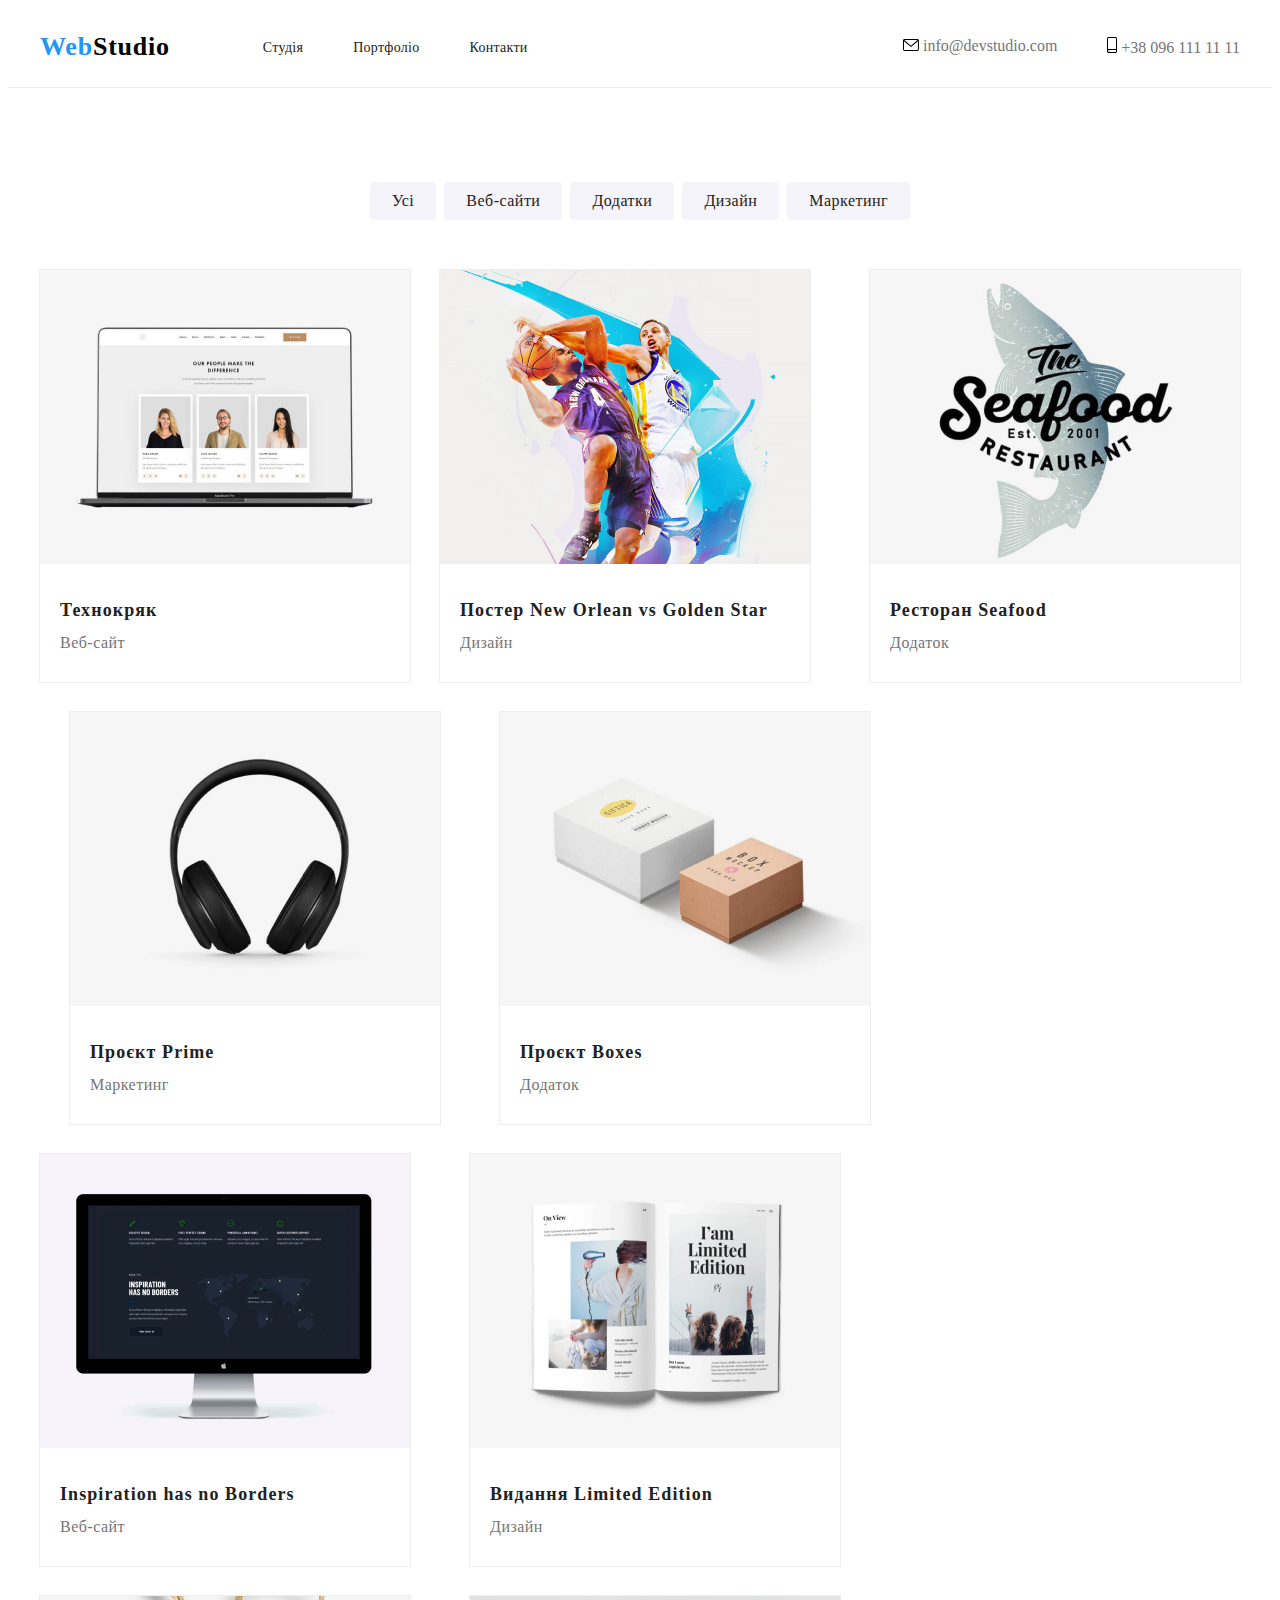
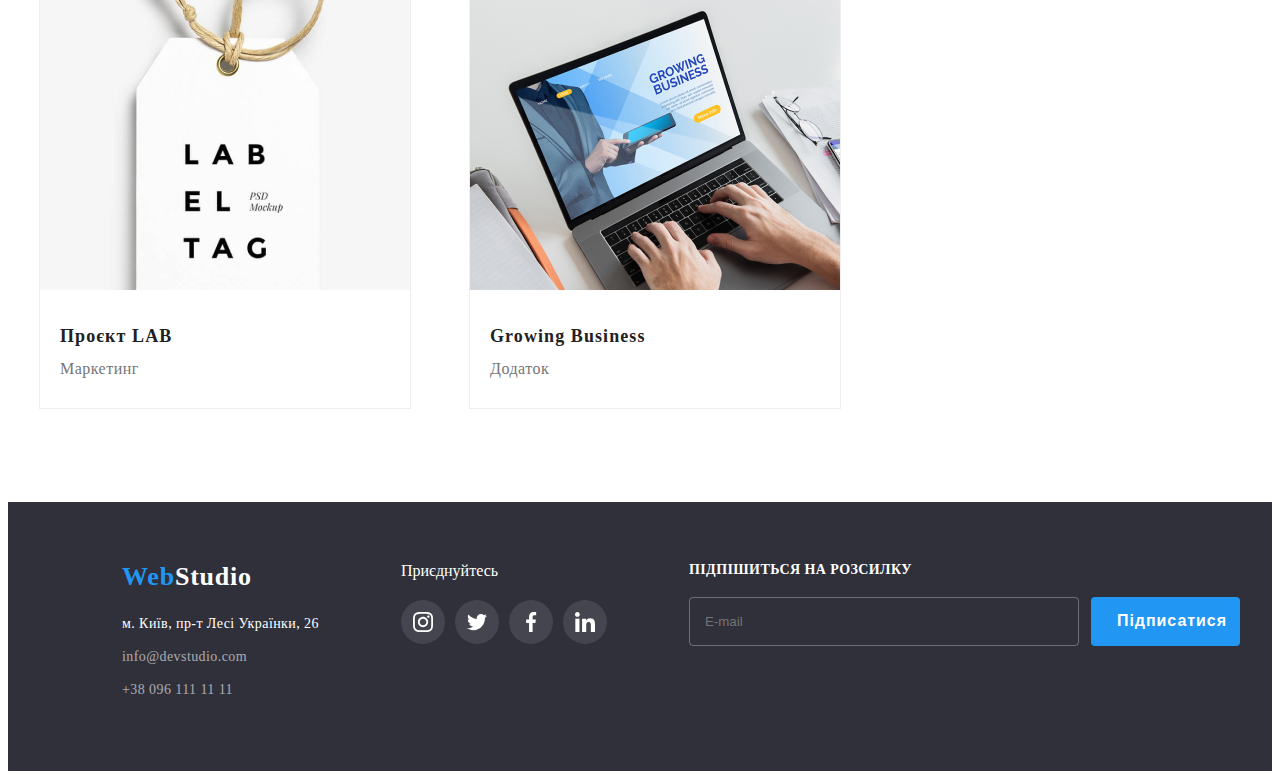
==== commit e9f50e9d: "ok and" ====
--- a/portfolio.html
+++ b/portfolio.html
@@ -79,7 +79,7 @@
           </ul>
           <ul class="portfolio-list">
             <li class="portfolio-list-item">
-              <a href="" class="portfolio-list-img">
+              <a href="" class="portfolio-list-link">
                 <div class="portfolio-list-wrap">
               <img src="./photo3/photo1.png" alt="" />
                 <p class="portfolio-overlay-desc">Ресурс пропонує комплексні пропозиції з різним рівнем функціоналу та сервісів. Все це дозволить відвідувачу отримати вичерпні відомості про компанію чи приватну особу.</p>
@@ -92,8 +92,12 @@
             </a>
             </li>
             <li class="portfolio-list-item">
+              <a href="" class="portfolio-list-link">
+                <div class="portfolio-list-wrap">
               <img src="./photo3/photo2.png" alt="" />
-              <div class="portfolio-list-text-wrap">
+              <p class="portfolio-overlay-desc">Ресурс пропонує комплексні пропозиції з різним рівнем функціоналу та сервісів. Все це дозволить відвідувачу отримати вичерпні відомості про компанію чи приватну особу.</p>
+              </div>
+              <div class="portfolio-list-move">
                 <h3 class="portfolio-list-title">
                   Постер New Orlean vs Golden Star
                 </h3>
@@ -101,50 +105,78 @@
               </div>
             </li>
             <li class="portfolio-list-item">
+              <a href="" class="portfolio-list-link">
+                <div class="portfolio-list-wrap">
               <img src="./photo3/photo3.png" alt="" />
-              <div class="portfolio-list-text-wrap">
+              <p class="portfolio-overlay-desc">Ресурс пропонує комплексні пропозиції з різним рівнем функціоналу та сервісів. Все це дозволить відвідувачу отримати вичерпні відомості про компанію чи приватну особу.</p>
+              </div>
+              <div class="portfolio-list-move">
                 <h3 class="portfolio-list-title">Ресторан Seafood</h3>
                 <p class="portfolio-list-text">Додаток</p>
               </div>
             </li>
             <li class="portfolio-list-item">
+              <a href="" class="portfolio-list-link">
+                <div class="portfolio-list-wrap">
               <img src="./photo3/photo4.png" alt="" />
-              <div class="portfolio-list-text-wrap">
+              <p class="portfolio-overlay-desc">Ресурс пропонує комплексні пропозиції з різним рівнем функціоналу та сервісів. Все це дозволить відвідувачу отримати вичерпні відомості про компанію чи приватну особу.</p>
+              </div>
+              <div class="portfolio-list-move">
                 <h3 class="portfolio-list-title">Проєкт Prime</h3>
                 <p class="portfolio-list-text">Маркетинг</p>
               </div>
             </li>
             <li class="portfolio-list-item">
+              <a href="" class="portfolio-list-link">
+                <div class="portfolio-list-wrap">
               <img src="./photo3/photo5.png" alt="" />
-              <div class="portfolio-list-text-wrap">
+              <p class="portfolio-overlay-desc">Ресурс пропонує комплексні пропозиції з різним рівнем функціоналу та сервісів. Все це дозволить відвідувачу отримати вичерпні відомості про компанію чи приватну особу.</p>
+              </div>
+              <div class="portfolio-list-move">
                 <h3 class="portfolio-list-title">Проєкт Boxes</h3>
                 <p class="portfolio-list-text">Додаток</p>
               </div>
             </li>
             <li class="portfolio-list-item">
+              <a href="" class="portfolio-list-link">
+                <div class="portfolio-list-wrap">
               <img src="./photo3/photo6.png" alt="" />
-              <div class="portfolio-list-text-wrap">
+              <p class="portfolio-overlay-desc">Ресурс пропонує комплексні пропозиції з різним рівнем функціоналу та сервісів. Все це дозволить відвідувачу отримати вичерпні відомості про компанію чи приватну особу.</p>
+                </div>
+                <div class="portfolio-list-move">
                 <h3 class="portfolio-list-title">Inspiration has no Borders</h3>
                 <p class="portfolio-list-text">Веб-сайт</p>
               </div>
             </li>
             <li class="portfolio-list-item">
+              <a href="" class="portfolio-list-link">
+                <div class="portfolio-list-wrap">
               <img src="./photo3/photo7.png" alt="" />
-              <div class="portfolio-list-text-wrap">
+              <p class="portfolio-overlay-desc">Ресурс пропонує комплексні пропозиції з різним рівнем функціоналу та сервісів. Все це дозволить відвідувачу отримати вичерпні відомості про компанію чи приватну особу.</p>
+              </div>
+              <div class="portfolio-list-move">
                 <h3 class="portfolio-list-title">Видання Limited Edition</h3>
                 <p class="portfolio-list-text">Дизайн</p>
               </div>
             </li>
             <li class="portfolio-list-item">
+              <a href="" class="portfolio-list-link">
+                <div class="portfolio-list-wrap">
               <img src="./photo3/photo8.png" alt="" />
-              <div class="portfolio-list-text-wrap">
+              <p class="portfolio-overlay-desc">Ресурс пропонує комплексні пропозиції з різним рівнем функціоналу та сервісів. Все це дозволить відвідувачу отримати вичерпні відомості про компанію чи приватну особу.</p>
+              </div>
+              <div class="portfolio-list-move">
                 <h3 class="portfolio-list-title">Проєкт LAB</h3>
                 <p class="portfolio-list-text">Маркетинг</p>
               </div>
             </li>
             <li class="portfolio-list-item">
+              <a href="" class="portfolio-list-link">
+                <div class="portfolio-list-wrap">
               <img src="./photo3/photo9.png" alt="" />
-              <div class="portfolio-list-text-wrap">
+              <p class="portfolio-overlay-desc">Ресурс пропонує комплексні пропозиції з різним рівнем функціоналу та сервісів. Все це дозволить відвідувачу отримати вичерпні відомості про компанію чи приватну особу.</p>
+                </div>
+                <div class="portfolio-list-move">
                 <h3 class="portfolio-list-title">Growing Business</h3>
                 <p class="portfolio-list-text">Додаток</p>
               </div>
--- a/style.css
+++ b/style.css
@@ -264,7 +264,7 @@
 .portfolio-list-move {
   padding: 24px 20px;
 }
-.portfolio-link:hover .portfolio-overlay-desc {
+.portfolio-list-link:hover .portfolio-overlay-desc {
   transform: translateY(0);
 }
 .portfolio-overlay-desc {
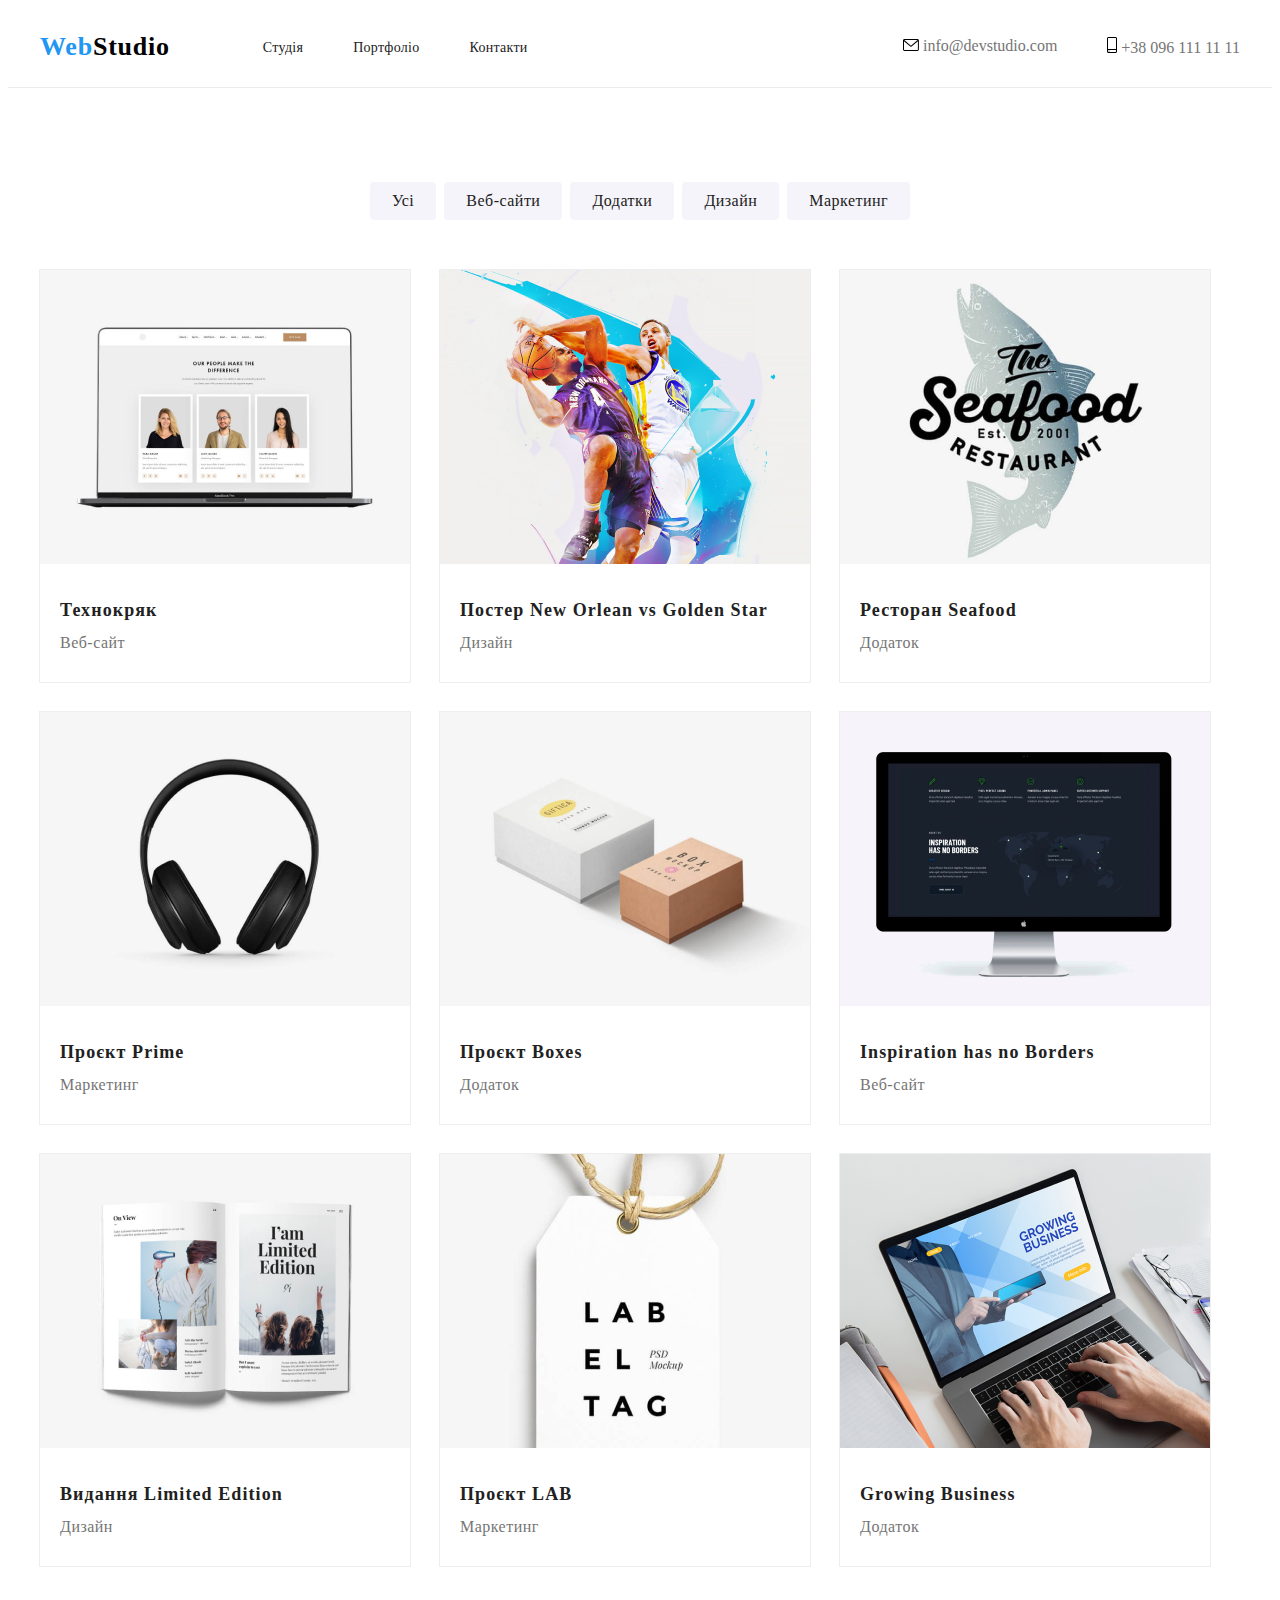
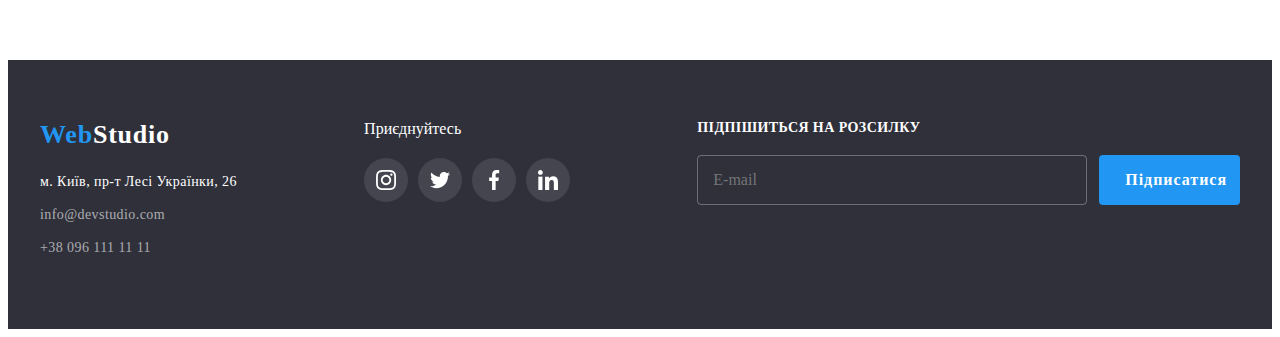
==== commit 8ada6554: "modalka" ====
--- a/portfolio.html
+++ b/portfolio.html
@@ -103,6 +103,7 @@
                 </h3>
                 <p class="portfolio-list-text">Дизайн</p>
               </div>
+              </a>
             </li>
             <li class="portfolio-list-item">
               <a href="" class="portfolio-list-link">
@@ -114,6 +115,7 @@
                 <h3 class="portfolio-list-title">Ресторан Seafood</h3>
                 <p class="portfolio-list-text">Додаток</p>
               </div>
+              </a>
             </li>
             <li class="portfolio-list-item">
               <a href="" class="portfolio-list-link">
@@ -125,6 +127,7 @@
                 <h3 class="portfolio-list-title">Проєкт Prime</h3>
                 <p class="portfolio-list-text">Маркетинг</p>
               </div>
+              </a>
             </li>
             <li class="portfolio-list-item">
               <a href="" class="portfolio-list-link">
@@ -136,6 +139,7 @@
                 <h3 class="portfolio-list-title">Проєкт Boxes</h3>
                 <p class="portfolio-list-text">Додаток</p>
               </div>
+              </a>
             </li>
             <li class="portfolio-list-item">
               <a href="" class="portfolio-list-link">
@@ -147,6 +151,7 @@
                 <h3 class="portfolio-list-title">Inspiration has no Borders</h3>
                 <p class="portfolio-list-text">Веб-сайт</p>
               </div>
+              </a>
             </li>
             <li class="portfolio-list-item">
               <a href="" class="portfolio-list-link">
@@ -158,6 +163,7 @@
                 <h3 class="portfolio-list-title">Видання Limited Edition</h3>
                 <p class="portfolio-list-text">Дизайн</p>
               </div>
+              </a>
             </li>
             <li class="portfolio-list-item">
               <a href="" class="portfolio-list-link">
@@ -169,6 +175,7 @@
                 <h3 class="portfolio-list-title">Проєкт LAB</h3>
                 <p class="portfolio-list-text">Маркетинг</p>
               </div>
+              </a>
             </li>
             <li class="portfolio-list-item">
               <a href="" class="portfolio-list-link">
@@ -180,6 +187,7 @@
                 <h3 class="portfolio-list-title">Growing Business</h3>
                 <p class="portfolio-list-text">Додаток</p>
               </div>
+              </a>
             </li>
           </ul>
         </div>
--- a/style.css
+++ b/style.css
@@ -493,3 +493,166 @@
   background-color: #ffffff;
   background-position: center;
 }
+.backdrop {
+  position: fixed;
+  top: 0;
+  left: 0;
+  width: 100%;
+  height: 100%;
+  background-color: rgba(0, 0, 0, 0.5);
+  opacity: 1;
+}
+.modal {
+  position: absolute;
+  top: 50%;
+  left: 50%;
+  max-width: 528px;
+  max-height: 581px;
+  background-color: #ffffff;
+  transform: translate(-50%, -50%);
+  padding: 40px;
+  display: flex;
+  flex-direction: column;
+}
+.modal-desc {
+  font-size: 20px;
+  font-weight: 700;
+  line-height: 1.1;
+  letter-spacing: 0.03em;
+  text-align: center;
+  padding-bottom: 12px;
+}
+.modal-btn-close {
+  position: absolute;
+  padding: 6px;
+  top: 14px;
+  right: 14px;
+  background-color: inherit;
+}
+.modal-close-link {
+  position: sticky;
+  width: 30px;
+  height: 30px;
+  display: flex;
+  justify-content: center;
+  align-items: center;
+  border-radius: 50%;
+  transition: 250ms cubic-bezier(0.4, 0, 0.2, 1);
+}
+.modal-form {
+  display: flex;
+  flex-direction: column;
+  gap: 10px;
+}
+.modal-name-span {
+  font-size: 12px;
+  font-weight: 400;
+  line-height: 1.1;
+  letter-spacing: 0.01em;
+  color: #757575;
+  padding-bottom: 4px;
+}
+.modal-span {
+  position: relative;
+}
+a {
+  text-decoration: none;
+  color: inherit;
+}
+.input-name,
+.input-email,
+.input-tel {
+  width: 100%;
+  height: 40px;
+  padding-left: 42px;
+  border-radius: 4px;
+  border: 1px solid rgba(33, 33, 33, 0.2);
+}
+.modal-svg {
+  fill: currentColor;
+  position: absolute;
+  top: 0px;
+  left: 12px;
+}
+.modal-texarea {
+  resize: none;
+  min-width: 448px;
+  min-height: 138px;
+  border: 1px solid rgba(33, 33, 33, 0.2);
+}
+.modal-coment-wrap {
+  padding-bottom: 30px;
+}
+button,
+input,
+optgroup,
+select,
+textarea {
+  font-family: inherit;
+  font-size: 100%;
+  line-height: 1.15;
+  margin: 0;
+}
+.input-tel,
+.input-email,
+.input-name,
+.input-coment,
+.modal-texarea:focus-within {
+  outline-color: #2196f3;
+}
+.modal-span-privacy {
+  font-size: 14px;
+  font-weight: 400;
+  line-height: 1.7;
+  letter-spacing: 0.03em;
+  padding-left: 8px;
+}
+.modal-privacy-link {
+  color: #2196f3;
+  border-bottom: 1px solid #2196f3;
+}
+.modal-btn-send {
+  font-size: 16px;
+  font-weight: 700;
+  line-height: 1.8;
+  letter-spacing: 0.06em;
+  color: #ffffff;
+  background-color: #2196f3;
+  padding: 10px 52px;
+  display: block;
+  margin: 0 auto;
+}
+.modal-svg-close {
+  fill: currentColor;
+}
+.modal-svg {
+  fill: currentColor;
+  position: absolute;
+  top: 0px;
+  left: 12px;
+}
+.input-name,
+.input-email,
+.input-tel {
+  width: 100%;
+  height: 40px;
+  padding-left: 42px;
+  border-radius: 4px;
+  border: 1px solid rgba(33, 33, 33, 0.2);
+}
+.modal-texarea {
+  resize: none;
+  min-width: 448px;
+  min-height: 138px;
+  border: 1px solid rgba(33, 33, 33, 0.2);
+}
+button,
+input,
+optgroup,
+select,
+textarea {
+  font-family: inherit;
+  font-size: 100%;
+  line-height: 1.15;
+  margin: 0;
+}
